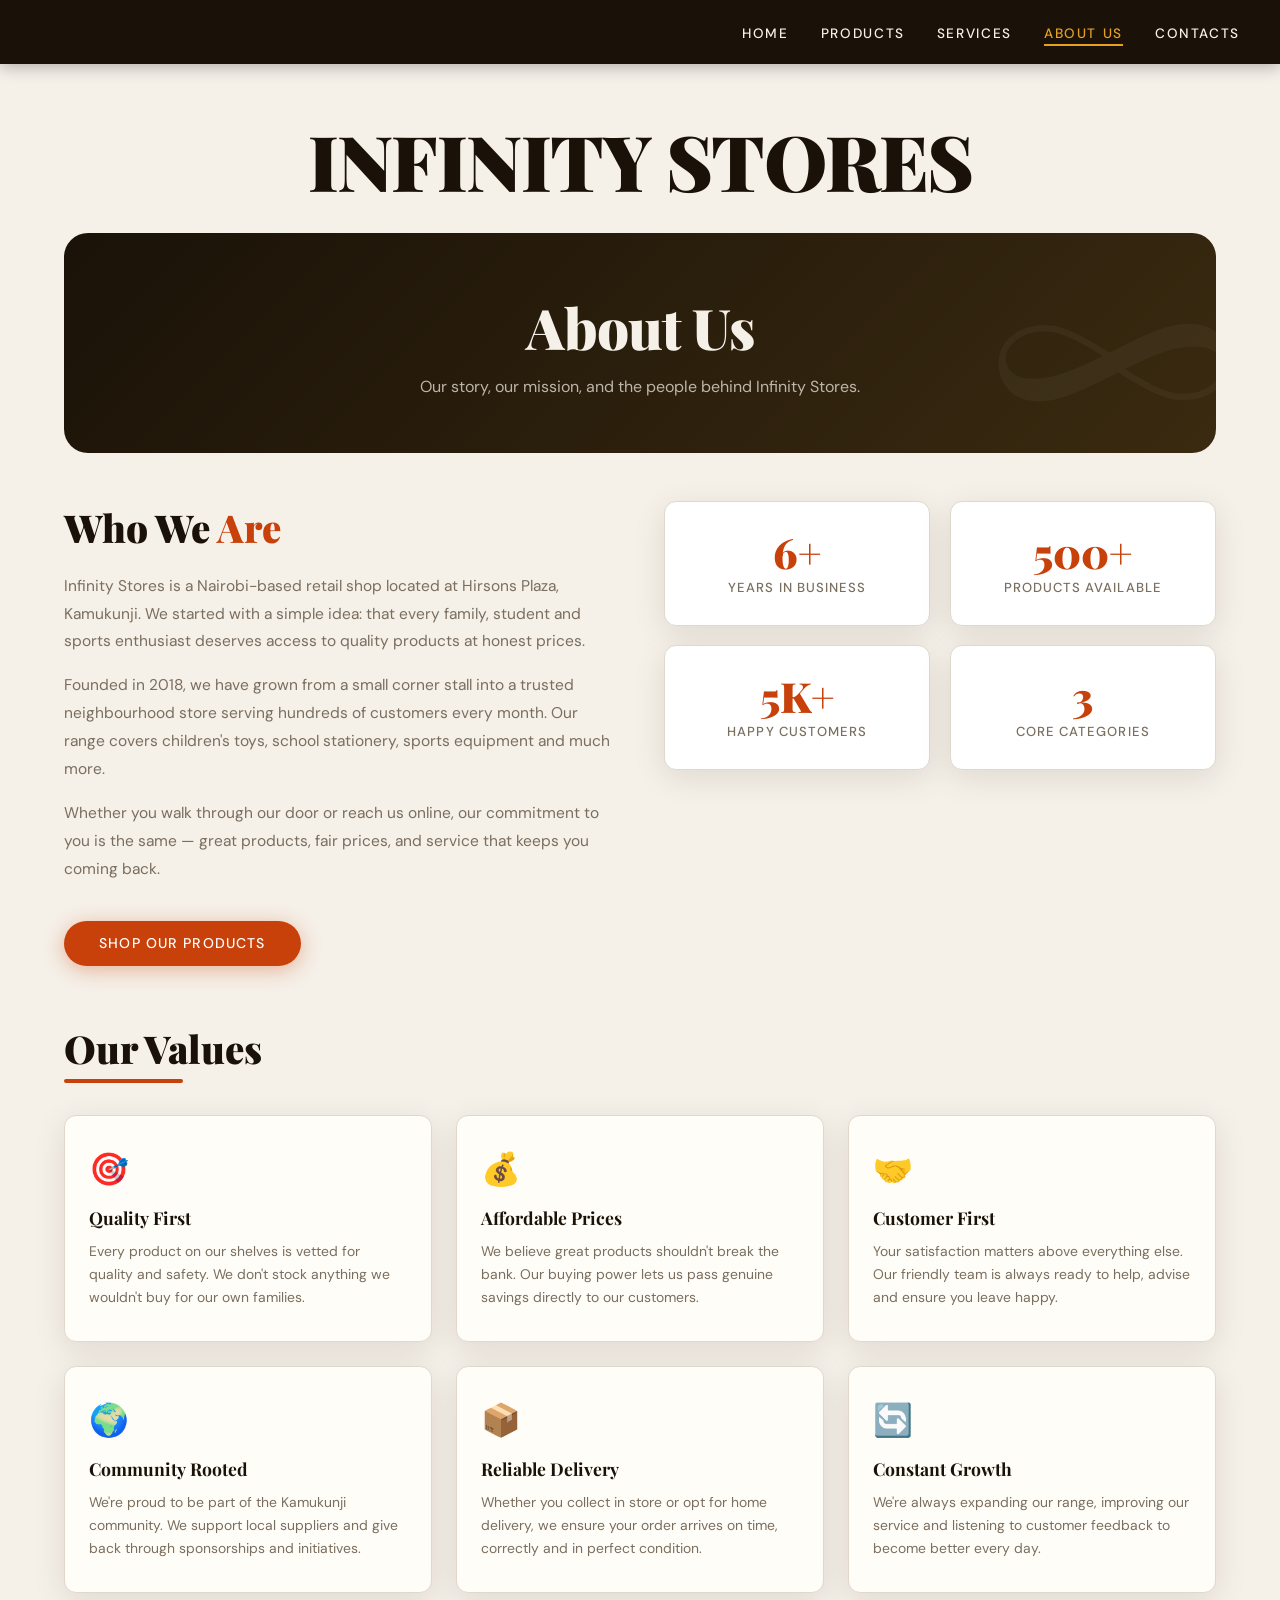
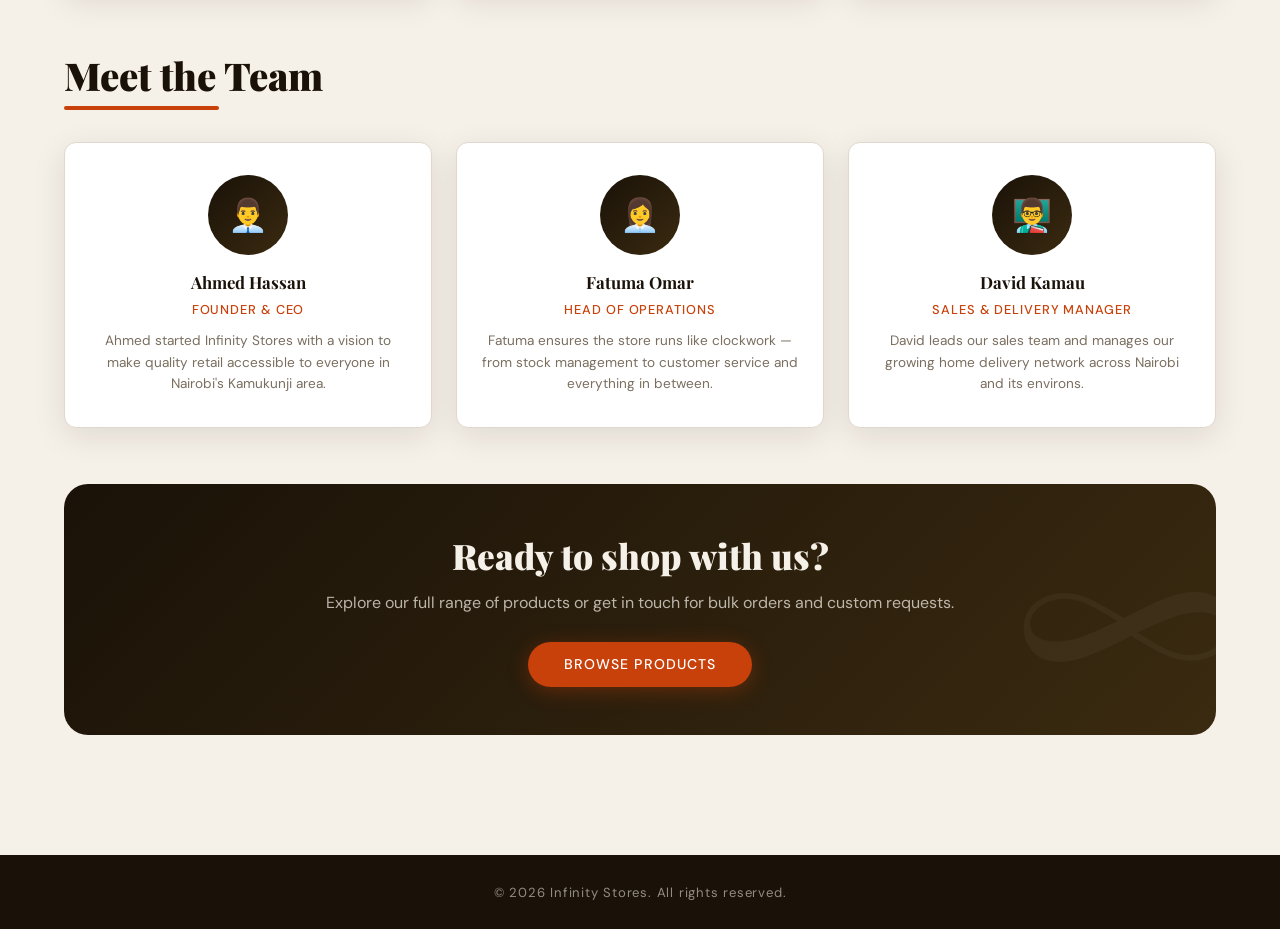
==== about.html @ 42a675b3 "Add files via upload" ====
<!DOCTYPE html>
<html lang="en">

<head>
  <meta charset="UTF-8">
  <meta name="viewport" content="width=device-width, initial-scale=1.0">
  <title>About Us – Infinity Stores</title>
  <link rel="stylesheet" href="style (2).css">
  <link rel="stylesheet" href="https://cdnjs.cloudflare.com/ajax/libs/font-awesome/6.5.0/css/all.min.css">
</head>

<body>

  <div class="navbar">
    <div class="menu-toggle" onclick="toggleMenu()">☰</div>
    <ul class="navlist" id="navlist">
      <li><a href="index.html">HOME</a></li>
      <li><a href="products.html">PRODUCTS</a></li>
      <li><a href="services.html">SERVICES</a></li>
      <li><a href="about.html">ABOUT US</a></li>
      <li><a href="contact.html">CONTACTS</a></li>
    </ul>
  </div>

  <div class="body">

    <section>
      <h1>INFINITY STORES</h1>
    </section>

    <div class="page-banner">
      <h1>About Us</h1>
      <p>Our story, our mission, and the people behind Infinity Stores.</p>
    </div>

    <!-- Story + Stats -->
    <div class="about-grid">
      <div class="about-text">
        <h2>Who We <span>Are</span></h2>
        <p>Infinity Stores is a Nairobi-based retail shop located at Hirsons Plaza, Kamukunji. We started with a simple idea: that every family, student and sports enthusiast deserves access to quality products at honest prices.</p>
        <p>Founded in 2018, we have grown from a small corner stall into a trusted neighbourhood store serving hundreds of customers every month. Our range covers children's toys, school stationery, sports equipment and much more.</p>
        <p>Whether you walk through our door or reach us online, our commitment to you is the same — great products, fair prices, and service that keeps you coming back.</p>
        <br>
        <a href="products.html" class="btn">Shop Our Products</a>
      </div>

      <div class="about-stats">
        <div class="stat-card">
          <div class="stat-number">6+</div>
          <div class="stat-label">Years in Business</div>
        </div>
        <div class="stat-card">
          <div class="stat-number">500+</div>
          <div class="stat-label">Products Available</div>
        </div>
        <div class="stat-card">
          <div class="stat-number">5K+</div>
          <div class="stat-label">Happy Customers</div>
        </div>
        <div class="stat-card">
          <div class="stat-number">3</div>
          <div class="stat-label">Core Categories</div>
        </div>
      </div>
    </div>

    <!-- Our Values -->
    <div class="values-section">
      <h2>Our Values</h2>
      <div class="values-grid">
        <div class="value-card">
          <div class="value-icon">🎯</div>
          <h3>Quality First</h3>
          <p>Every product on our shelves is vetted for quality and safety. We don't stock anything we wouldn't buy for our own families.</p>
        </div>
        <div class="value-card">
          <div class="value-icon">💰</div>
          <h3>Affordable Prices</h3>
          <p>We believe great products shouldn't break the bank. Our buying power lets us pass genuine savings directly to our customers.</p>
        </div>
        <div class="value-card">
          <div class="value-icon">🤝</div>
          <h3>Customer First</h3>
          <p>Your satisfaction matters above everything else. Our friendly team is always ready to help, advise and ensure you leave happy.</p>
        </div>
        <div class="value-card">
          <div class="value-icon">🌍</div>
          <h3>Community Rooted</h3>
          <p>We're proud to be part of the Kamukunji community. We support local suppliers and give back through sponsorships and initiatives.</p>
        </div>
        <div class="value-card">
          <div class="value-icon">📦</div>
          <h3>Reliable Delivery</h3>
          <p>Whether you collect in store or opt for home delivery, we ensure your order arrives on time, correctly and in perfect condition.</p>
        </div>
        <div class="value-card">
          <div class="value-icon">🔄</div>
          <h3>Constant Growth</h3>
          <p>We're always expanding our range, improving our service and listening to customer feedback to become better every day.</p>
        </div>
      </div>
    </div>

    <!-- Team -->
    <div class="team-section">
      <h2>Meet the Team</h2>
      <div class="team-grid">
        <div class="team-card">
          <div class="team-avatar">👨‍💼</div>
          <h3>Ahmed Hassan</h3>
          <span>Founder & CEO</span>
          <p>Ahmed started Infinity Stores with a vision to make quality retail accessible to everyone in Nairobi's Kamukunji area.</p>
        </div>
        <div class="team-card">
          <div class="team-avatar">👩‍💼</div>
          <h3>Fatuma Omar</h3>
          <span>Head of Operations</span>
          <p>Fatuma ensures the store runs like clockwork — from stock management to customer service and everything in between.</p>
        </div>
        <div class="team-card">
          <div class="team-avatar">👨‍🏫</div>
          <h3>David Kamau</h3>
          <span>Sales & Delivery Manager</span>
          <p>David leads our sales team and manages our growing home delivery network across Nairobi and its environs.</p>
        </div>
      </div>
    </div>

    <!-- CTA -->
    <div class="cta-banner">
      <h2>Ready to shop with us?</h2>
      <p>Explore our full range of products or get in touch for bulk orders and custom requests.</p>
      <a href="products.html" class="btn">Browse Products</a>
    </div>

  </div><!-- /body -->

  <div class="copyright">
    <p>&copy; 2026 Infinity Stores. All rights reserved.</p>
  </div>

  <script src="navbar.js"></script>
</body>
</html>
---- style (2).css ----
@import url('https://fonts.googleapis.com/css2?family=Playfair+Display:wght@700;900&family=DM+Sans:wght@300;400;500&display=swap');

:root {
  --bg:         #f5f0e8;
  --surface:    #fffdf8;
  --ink:        #1a1208;
  --muted:      #7a6e5f;
  --accent:     #c8400a;
  --accent-2:   #e8a020;
  --nav-bg:     #1a1208;
  --nav-text:   #f5f0e8;
  --card-bg:    #ffffff;
  --border:     #e0d8cc;
  --radius:     12px;
  --shadow:     0 8px 32px rgba(26,18,8,.10);
  --ff-display: 'Playfair Display', Georgia, serif;
  --ff-body:    'DM Sans', sans-serif;
  --transition: .35s cubic-bezier(.4,0,.2,1);
}

*, *::before, *::after { box-sizing: border-box; margin: 0; padding: 0; }
html { scroll-behavior: smooth; }

body {
  font-family: var(--ff-body);
  background: var(--bg);
  color: var(--ink);
  min-height: 100vh;
  overflow-x: hidden;
}

/* ── Navbar ── */
.navbar {
  position: sticky;
  top: 0;
  z-index: 100;
  background: var(--nav-bg);
  display: flex;
  align-items: center;
  justify-content: flex-end;
  padding: 0 2.5rem;
  height: 64px;
  box-shadow: 0 2px 16px rgba(0,0,0,.3);
}

.navlist {
  list-style: none;
  display: flex;
  gap: 2rem;
}

.navlist li a {
  color: var(--nav-text);
  text-decoration: none;
  font-family: var(--ff-body);
  font-size: .85rem;
  font-weight: 500;
  letter-spacing: .12em;
  position: relative;
  padding-bottom: 4px;
  transition: color var(--transition);
}

.navlist li a::after {
  content: '';
  position: absolute;
  bottom: 0; left: 0;
  width: 0; height: 2px;
  background: var(--accent-2);
  transition: width var(--transition);
}

.navlist li a:hover { color: var(--accent-2); }
.navlist li a:hover::after { width: 100%; }
.navlist li a.active { color: var(--accent-2); }
.navlist li a.active::after { width: 100%; }

.menu-toggle {
  display: none;
  color: var(--nav-text);
  font-size: 1.6rem;
  cursor: pointer;
  margin-left: auto;
  user-select: none;
  transition: color var(--transition);
}
.menu-toggle:hover { color: var(--accent-2); }

/* ── Body wrapper ── */
.body {
  max-width: 1200px;
  margin: 0 auto;
  padding: 0 1.5rem 4rem;
}

/* ── Brand title ── */
section h1 {
  font-family: var(--ff-display);
  font-size: clamp(2.8rem, 6vw, 5.5rem);
  font-weight: 900;
  text-align: center;
  color: var(--ink);
  padding: 3.5rem 1rem 0;
  letter-spacing: -.02em;
  line-height: 1.05;
}

/* ── Header ── */
header {
  text-align: center;
  padding: .4rem 1rem 1.5rem;
}

header h1 {
  font-family: var(--ff-display);
  font-size: clamp(1.1rem, 2.5vw, 1.6rem);
  font-weight: 700;
  color: var(--accent);
  letter-spacing: .08em;
  text-transform: uppercase;
}

/* ── Hero ── */
.hero {
  background: linear-gradient(135deg, var(--ink) 0%, #3a2a10 100%);
  border-radius: calc(var(--radius) * 2);
  padding: 4rem 3rem;
  margin: 1rem 0 3.5rem;
  position: relative;
  overflow: hidden;
}

.hero::before {
  content: '∞';
  position: absolute;
  right: -1rem;
  top: 50%;
  transform: translateY(-50%);
  font-size: 22rem;
  color: rgba(255,255,255,.04);
  font-family: var(--ff-display);
  pointer-events: none;
  line-height: 1;
}

.hero .content { position: relative; z-index: 1; max-width: 680px; }

.hero .content h2 {
  font-family: var(--ff-display);
  font-size: clamp(1.05rem, 2.2vw, 1.35rem);
  font-weight: 700;
  color: #f5f0e8;
  line-height: 1.55;
  margin-bottom: 1.2rem;
}

.hero .content p {
  font-size: 1rem;
  color: rgba(245,240,232,.72);
  margin-bottom: 1.6rem;
  line-height: 1.7;
}

.hero .content h3 {
  font-size: .92rem;
  font-weight: 400;
  color: var(--accent-2);
  margin-bottom: 2rem;
  letter-spacing: .04em;
}

/* ── CTA Button ── */
.btn {
  display: inline-block;
  background: var(--accent);
  color: #fff;
  padding: .85rem 2.2rem;
  border-radius: 50px;
  text-decoration: none;
  font-family: var(--ff-body);
  font-size: .88rem;
  font-weight: 500;
  letter-spacing: .08em;
  text-transform: uppercase;
  transition: background var(--transition), transform var(--transition), box-shadow var(--transition);
  box-shadow: 0 4px 20px rgba(200,64,10,.35);
}

.btn:hover {
  background: #a33006;
  transform: translateY(-2px);
  box-shadow: 0 8px 28px rgba(200,64,10,.45);
}

/* ── Products (home preview) ── */
.products {
  margin-bottom: 3.5rem;
}

.products h2 {
  font-family: var(--ff-display);
  font-size: clamp(1.8rem, 3.5vw, 2.6rem);
  font-weight: 900;
  margin-bottom: 2rem;
  display: inline-block;
}

.products h2::after {
  content: '';
  display: block;
  width: 60%;
  height: 4px;
  background: var(--accent);
  border-radius: 2px;
  margin-top: .3rem;
}

.products .product-item {
  display: inline-flex;
  flex-direction: column;
  align-items: center;
  background: var(--card-bg);
  border: 1px solid var(--border);
  border-radius: var(--radius);
  padding: 1.8rem 1.5rem;
  box-shadow: var(--shadow);
  transition: transform var(--transition), box-shadow var(--transition);
  vertical-align: top;
  width: calc(33% - 1rem);
  margin: 0 .5rem 1.5rem;
  text-align: center;
}

.products .product-item:hover {
  transform: translateY(-6px);
  box-shadow: 0 16px 48px rgba(26,18,8,.14);
}

.products .product-item h3 {
  font-family: var(--ff-display);
  font-size: 1.25rem;
  font-weight: 700;
  margin-bottom: 1rem;
  color: var(--ink);
}

.product-img {
  width: 100%;
  max-width: 250px;
  height: 180px;
  object-fit: cover;
  border-radius: calc(var(--radius) - 4px);
  margin-bottom: 1rem;
  background: var(--bg);
}

.products .product-item h4 {
  font-size: .88rem;
  font-weight: 400;
  color: var(--muted);
  line-height: 1.5;
}

.location {
  font-size: 1.1rem;
  color: var(--ink);
  line-height: 1.5;
  margin-top: .5rem;
}

.zero {
  background: var(--card-bg);
  border: 1px solid var(--border);
  border-radius: var(--radius);
  padding: 1.6rem 1.5rem;
  box-shadow: var(--shadow);
  transition: transform var(--transition), box-shadow var(--transition);
  vertical-align: top;
  width: calc(100% - 1rem);
  margin: 0 .5rem 1.5rem;
  text-align: left;
}

i { color: red; margin-right: 5px; }

h5 {
  display: flex;
  justify-content: center;
  font-family: var(--ff-display);
  font-size: 1.8rem;
}

.contact {
  background: var(--card-bg);
  border: 1px solid var(--border);
  border-radius: var(--radius);
  padding: 1.6rem 1.5rem;
  box-shadow: var(--shadow);
  transition: transform var(--transition), box-shadow var(--transition);
  vertical-align: top;
  margin: 0 .5rem 1.5rem;
  text-align: left;
  line-height: 2.2;
}

/* ── Services (home section) ── */
.services {
  background: var(--surface);
  border: 1px solid var(--border);
  border-radius: calc(var(--radius) * 2);
  padding: 2.8rem 3rem;
  box-shadow: var(--shadow);
}

.services h2 {
  font-family: var(--ff-display);
  font-size: clamp(1.6rem, 3vw, 2.2rem);
  font-weight: 900;
  margin-bottom: 1.6rem;
}

.services ul {
  list-style: circle;
  display: flex;
  flex-wrap: wrap;
  gap: 1rem;
}

.services ul li {
  background: var(--ink);
  color: var(--nav-text);
  padding: .65rem 1.6rem;
  border-radius: 50px;
  font-size: .88rem;
  font-weight: 500;
  letter-spacing: .05em;
  transition: background var(--transition), transform var(--transition);
  cursor: default;
}

.services ul li:hover {
  background: var(--accent);
  transform: translateY(-2px);
}

/* ── Copyright ── */
.copyright {
  text-align: center;
  padding: 1.8rem 1rem;
  background: var(--nav-bg);
  color: rgba(245,240,232,.55);
  font-size: .82rem;
  letter-spacing: .06em;
}

/* ══════════════════════════════════════════
   PAGE HERO BANNER (used on inner pages)
══════════════════════════════════════════ */
.page-banner {
  background: linear-gradient(135deg, var(--ink) 0%, #3a2a10 100%);
  border-radius: calc(var(--radius) * 2);
  padding: 3.5rem 3rem;
  margin: 2rem 0 3rem;
  position: relative;
  overflow: hidden;
  text-align: center;
}

.page-banner::before {
  content: '∞';
  position: absolute;
  right: -2rem;
  top: 50%;
  transform: translateY(-50%);
  font-size: 20rem;
  color: rgba(255,255,255,.04);
  font-family: var(--ff-display);
  pointer-events: none;
  line-height: 1;
}

.page-banner h1 {
  font-family: var(--ff-display);
  font-size: clamp(2rem, 5vw, 3.5rem);
  font-weight: 900;
  color: #f5f0e8;
  letter-spacing: -.02em;
  position: relative;
  z-index: 1;
}

.page-banner p {
  font-size: 1rem;
  color: rgba(245,240,232,.72);
  margin-top: .8rem;
  position: relative;
  z-index: 1;
}

/* ══════════════════════════════════════════
   PRODUCTS PAGE
══════════════════════════════════════════ */
.products-page-intro {
  text-align: center;
  margin-bottom: 2.5rem;
}

.products-page-intro p {
  color: var(--muted);
  font-size: 1rem;
  max-width: 600px;
  margin: 0 auto;
  line-height: 1.7;
}

.filter-bar {
  display: flex;
  flex-wrap: wrap;
  gap: .75rem;
  justify-content: center;
  margin-bottom: 3rem;
}

.filter-btn {
  background: var(--card-bg);
  border: 2px solid var(--border);
  border-radius: 50px;
  padding: .5rem 1.4rem;
  font-family: var(--ff-body);
  font-size: .82rem;
  font-weight: 500;
  letter-spacing: .07em;
  text-transform: uppercase;
  color: var(--ink);
  cursor: pointer;
  transition: all var(--transition);
}

.filter-btn:hover,
.filter-btn.active {
  background: var(--ink);
  border-color: var(--ink);
  color: var(--nav-text);
}

.products-grid {
  display: grid;
  grid-template-columns: repeat(3, 1fr);
  gap: 2rem;
  margin-bottom: 4rem;
}

.prod-card {
  background: var(--card-bg);
  border: 1px solid var(--border);
  border-radius: var(--radius);
  overflow: hidden;
  box-shadow: var(--shadow);
  transition: transform var(--transition), box-shadow var(--transition);
  display: flex;
  flex-direction: column;
}

.prod-card:hover {
  transform: translateY(-8px);
  box-shadow: 0 20px 56px rgba(26,18,8,.16);
}

.prod-card-img {
  width: 100%;
  height: 200px;
  object-fit: cover;
  background: var(--bg);
  display: flex;
  align-items: center;
  justify-content: center;
  font-size: 4rem;
}

.prod-card-body {
  padding: 1.4rem 1.5rem 1.8rem;
  flex: 1;
  display: flex;
  flex-direction: column;
}

.prod-card-category {
  font-size: .72rem;
  font-weight: 500;
  letter-spacing: .12em;
  text-transform: uppercase;
  color: var(--accent);
  margin-bottom: .5rem;
}

.prod-card-name {
  font-family: var(--ff-display);
  font-size: 1.15rem;
  font-weight: 700;
  color: var(--ink);
  margin-bottom: .6rem;
}

.prod-card-desc {
  font-size: .85rem;
  color: var(--muted);
  line-height: 1.6;
  flex: 1;
  margin-bottom: 1.2rem;
}

.prod-card-footer {
  display: flex;
  align-items: center;
  justify-content: space-between;
  margin-top: auto;
}

.prod-price {
  font-family: var(--ff-display);
  font-size: 1.3rem;
  font-weight: 900;
  color: var(--accent);
}

.prod-badge {
  font-size: .72rem;
  font-weight: 500;
  letter-spacing: .06em;
  padding: .3rem .9rem;
  border-radius: 50px;
  background: rgba(200,64,10,.1);
  color: var(--accent);
}

.prod-badge.instock { background: rgba(40,160,80,.1); color: #28a050; }
.prod-badge.popular { background: rgba(232,160,32,.15); color: #b87800; }

/* ══════════════════════════════════════════
   ABOUT PAGE
══════════════════════════════════════════ */
.about-grid {
  display: grid;
  grid-template-columns: 1fr 1fr;
  gap: 3rem;
  margin-bottom: 3.5rem;
  align-items: start;
}

.about-text h2 {
  font-family: var(--ff-display);
  font-size: clamp(1.7rem, 3vw, 2.4rem);
  font-weight: 900;
  margin-bottom: 1.2rem;
  color: var(--ink);
}

.about-text h2 span { color: var(--accent); }

.about-text p {
  font-size: .97rem;
  color: var(--muted);
  line-height: 1.8;
  margin-bottom: 1rem;
}

.about-stats {
  display: grid;
  grid-template-columns: 1fr 1fr;
  gap: 1.2rem;
}

.stat-card {
  background: var(--card-bg);
  border: 1px solid var(--border);
  border-radius: var(--radius);
  padding: 1.8rem 1.5rem;
  text-align: center;
  box-shadow: var(--shadow);
  transition: transform var(--transition);
}

.stat-card:hover { transform: translateY(-4px); }

.stat-number {
  font-family: var(--ff-display);
  font-size: 2.6rem;
  font-weight: 900;
  color: var(--accent);
  line-height: 1;
  margin-bottom: .4rem;
}

.stat-label {
  font-size: .82rem;
  font-weight: 500;
  letter-spacing: .08em;
  text-transform: uppercase;
  color: var(--muted);
}

.values-section { margin-bottom: 3.5rem; }

.values-section h2 {
  font-family: var(--ff-display);
  font-size: clamp(1.7rem, 3vw, 2.4rem);
  font-weight: 900;
  margin-bottom: 2rem;
  display: inline-block;
}

.values-section h2::after {
  content: '';
  display: block;
  width: 60%;
  height: 4px;
  background: var(--accent);
  border-radius: 2px;
  margin-top: .3rem;
}

.values-grid {
  display: grid;
  grid-template-columns: repeat(3, 1fr);
  gap: 1.5rem;
}

.value-card {
  background: var(--surface);
  border: 1px solid var(--border);
  border-radius: var(--radius);
  padding: 2rem 1.5rem;
  box-shadow: var(--shadow);
  transition: transform var(--transition);
}

.value-card:hover { transform: translateY(-4px); }

.value-icon {
  font-size: 2rem;
  margin-bottom: 1rem;
}

.value-card h3 {
  font-family: var(--ff-display);
  font-size: 1.1rem;
  font-weight: 700;
  margin-bottom: .7rem;
  color: var(--ink);
}

.value-card p {
  font-size: .87rem;
  color: var(--muted);
  line-height: 1.65;
}

.team-section { margin-bottom: 3.5rem; }

.team-section h2 {
  font-family: var(--ff-display);
  font-size: clamp(1.7rem, 3vw, 2.4rem);
  font-weight: 900;
  margin-bottom: 2rem;
  display: inline-block;
}

.team-section h2::after {
  content: '';
  display: block;
  width: 60%;
  height: 4px;
  background: var(--accent);
  border-radius: 2px;
  margin-top: .3rem;
}

.team-grid {
  display: grid;
  grid-template-columns: repeat(3, 1fr);
  gap: 1.5rem;
}

.team-card {
  background: var(--card-bg);
  border: 1px solid var(--border);
  border-radius: var(--radius);
  padding: 2rem 1.5rem;
  text-align: center;
  box-shadow: var(--shadow);
  transition: transform var(--transition);
}

.team-card:hover { transform: translateY(-4px); }

.team-avatar {
  width: 80px; height: 80px;
  border-radius: 50%;
  background: linear-gradient(135deg, var(--ink), #3a2a10);
  display: flex;
  align-items: center;
  justify-content: center;
  font-size: 2rem;
  margin: 0 auto 1rem;
  color: var(--accent-2);
}

.team-card h3 {
  font-family: var(--ff-display);
  font-size: 1.05rem;
  font-weight: 700;
  margin-bottom: .3rem;
  color: var(--ink);
}

.team-card span {
  font-size: .8rem;
  color: var(--accent);
  letter-spacing: .07em;
  text-transform: uppercase;
  font-weight: 500;
}

.team-card p {
  font-size: .85rem;
  color: var(--muted);
  margin-top: .7rem;
  line-height: 1.6;
}

/* ══════════════════════════════════════════
   SERVICES PAGE
══════════════════════════════════════════ */
.services-grid {
  display: grid;
  grid-template-columns: repeat(3, 1fr);
  gap: 2rem;
  margin-bottom: 3.5rem;
}

.service-card {
  background: var(--card-bg);
  border: 1px solid var(--border);
  border-radius: var(--radius);
  padding: 2.2rem 1.8rem;
  box-shadow: var(--shadow);
  transition: transform var(--transition), box-shadow var(--transition);
}

.service-card:hover {
  transform: translateY(-6px);
  box-shadow: 0 16px 48px rgba(26,18,8,.14);
}

.service-icon {
  width: 56px; height: 56px;
  background: linear-gradient(135deg, var(--ink), #3a2a10);
  border-radius: 14px;
  display: flex;
  align-items: center;
  justify-content: center;
  font-size: 1.5rem;
  margin-bottom: 1.4rem;
  color: var(--accent-2);
}

.service-card h3 {
  font-family: var(--ff-display);
  font-size: 1.2rem;
  font-weight: 700;
  margin-bottom: .8rem;
  color: var(--ink);
}

.service-card p {
  font-size: .87rem;
  color: var(--muted);
  line-height: 1.7;
  margin-bottom: 1.2rem;
}

.service-features {
  list-style: none;
  display: flex;
  flex-direction: column;
  gap: .4rem;
}

.service-features li {
  font-size: .82rem;
  color: var(--muted);
  display: flex;
  align-items: center;
  gap: .5rem;
}

.service-features li::before {
  content: '✓';
  color: var(--accent);
  font-weight: 700;
}

.process-section { margin-bottom: 3.5rem; }

.process-section h2 {
  font-family: var(--ff-display);
  font-size: clamp(1.7rem, 3vw, 2.4rem);
  font-weight: 900;
  margin-bottom: 2rem;
  display: inline-block;
}

.process-section h2::after {
  content: '';
  display: block;
  width: 60%;
  height: 4px;
  background: var(--accent);
  border-radius: 2px;
  margin-top: .3rem;
}

.process-steps {
  display: grid;
  grid-template-columns: repeat(4, 1fr);
  gap: 1.5rem;
}

.step {
  text-align: center;
  position: relative;
}

.step:not(:last-child)::after {
  content: '→';
  position: absolute;
  right: -1rem;
  top: 1.8rem;
  font-size: 1.4rem;
  color: var(--border);
}

.step-number {
  width: 60px; height: 60px;
  border-radius: 50%;
  background: var(--ink);
  color: var(--accent-2);
  font-family: var(--ff-display);
  font-size: 1.4rem;
  font-weight: 900;
  display: flex;
  align-items: center;
  justify-content: center;
  margin: 0 auto 1rem;
}

.step h3 {
  font-family: var(--ff-display);
  font-size: 1rem;
  font-weight: 700;
  margin-bottom: .5rem;
  color: var(--ink);
}

.step p {
  font-size: .82rem;
  color: var(--muted);
  line-height: 1.6;
}

.cta-banner {
  background: linear-gradient(135deg, var(--ink) 0%, #3a2a10 100%);
  border-radius: calc(var(--radius) * 2);
  padding: 3rem 3rem;
  text-align: center;
  margin-bottom: 3.5rem;
  position: relative;
  overflow: hidden;
}

.cta-banner::before {
  content: '∞';
  position: absolute;
  right: -2rem;
  top: 50%;
  transform: translateY(-50%);
  font-size: 18rem;
  color: rgba(255,255,255,.04);
  font-family: var(--ff-display);
  pointer-events: none;
  line-height: 1;
}

.cta-banner h2 {
  font-family: var(--ff-display);
  font-size: clamp(1.5rem, 3vw, 2.2rem);
  font-weight: 900;
  color: #f5f0e8;
  margin-bottom: .8rem;
  position: relative;
  z-index: 1;
}

.cta-banner p {
  color: rgba(245,240,232,.72);
  margin-bottom: 1.8rem;
  position: relative;
  z-index: 1;
}

.cta-banner .btn { position: relative; z-index: 1; }

/* ══════════════════════════════════════════
   CONTACT PAGE
══════════════════════════════════════════ */
.contact-layout {
  display: grid;
  grid-template-columns: 1fr 1.2fr;
  gap: 3rem;
  margin-bottom: 3.5rem;
  align-items: start;
}

.contact-info h2 {
  font-family: var(--ff-display);
  font-size: clamp(1.6rem, 3vw, 2.2rem);
  font-weight: 900;
  margin-bottom: 1rem;
  color: var(--ink);
}

.contact-info p {
  font-size: .95rem;
  color: var(--muted);
  line-height: 1.75;
  margin-bottom: 2rem;
}

.contact-detail-list {
  display: flex;
  flex-direction: column;
  gap: 1.2rem;
  margin-bottom: 2rem;
}

.contact-detail-item {
  display: flex;
  align-items: flex-start;
  gap: 1rem;
  background: var(--card-bg);
  border: 1px solid var(--border);
  border-radius: var(--radius);
  padding: 1.2rem 1.4rem;
  box-shadow: var(--shadow);
  transition: transform var(--transition);
}

.contact-detail-item:hover { transform: translateX(4px); }

.contact-detail-icon {
  width: 42px; height: 42px;
  background: linear-gradient(135deg, var(--ink), #3a2a10);
  border-radius: 10px;
  display: flex;
  align-items: center;
  justify-content: center;
  flex-shrink: 0;
  color: var(--accent-2);
  font-size: 1rem;
}

.contact-detail-icon i { color: var(--accent-2); margin: 0; }

.contact-detail-text strong {
  display: block;
  font-size: .8rem;
  letter-spacing: .1em;
  text-transform: uppercase;
  color: var(--muted);
  margin-bottom: .2rem;
}

.contact-detail-text span {
  font-size: .9rem;
  color: var(--ink);
  font-weight: 400;
}

.contact-form-card {
  background: var(--card-bg);
  border: 1px solid var(--border);
  border-radius: calc(var(--radius) * 2);
  padding: 2.8rem 2.5rem;
  box-shadow: var(--shadow);
}

.contact-form-card h2 {
  font-family: var(--ff-display);
  font-size: clamp(1.4rem, 2.5vw, 1.9rem);
  font-weight: 900;
  margin-bottom: 1.8rem;
  color: var(--ink);
}

.form-group {
  margin-bottom: 1.4rem;
}

.form-group label {
  display: block;
  font-size: .8rem;
  font-weight: 500;
  letter-spacing: .09em;
  text-transform: uppercase;
  color: var(--muted);
  margin-bottom: .5rem;
}

.form-group input,
.form-group select,
.form-group textarea {
  width: 100%;
  background: var(--bg);
  border: 1.5px solid var(--border);
  border-radius: var(--radius);
  padding: .85rem 1.1rem;
  font-family: var(--ff-body);
  font-size: .92rem;
  color: var(--ink);
  transition: border-color var(--transition), box-shadow var(--transition);
  outline: none;
}

.form-group input:focus,
.form-group select:focus,
.form-group textarea:focus {
  border-color: var(--accent);
  box-shadow: 0 0 0 3px rgba(200,64,10,.1);
}

.form-group textarea { resize: vertical; min-height: 130px; }

.form-row {
  display: grid;
  grid-template-columns: 1fr 1fr;
  gap: 1.2rem;
}

.form-submit {
  width: 100%;
  background: var(--accent);
  color: #fff;
  border: none;
  border-radius: 50px;
  padding: 1rem 2rem;
  font-family: var(--ff-body);
  font-size: .9rem;
  font-weight: 500;
  letter-spacing: .09em;
  text-transform: uppercase;
  cursor: pointer;
  transition: background var(--transition), transform var(--transition), box-shadow var(--transition);
  box-shadow: 0 4px 20px rgba(200,64,10,.35);
  margin-top: .5rem;
}

.form-submit:hover {
  background: #a33006;
  transform: translateY(-2px);
  box-shadow: 0 8px 28px rgba(200,64,10,.45);
}

.map-section {
  background: var(--card-bg);
  border: 1px solid var(--border);
  border-radius: calc(var(--radius) * 2);
  padding: 2.5rem;
  box-shadow: var(--shadow);
  margin-bottom: 3.5rem;
}

.map-section h2 {
  font-family: var(--ff-display);
  font-size: clamp(1.4rem, 2.5vw, 1.9rem);
  font-weight: 900;
  margin-bottom: 1.5rem;
  color: var(--ink);
}

.map-placeholder {
  background: linear-gradient(135deg, var(--ink) 0%, #3a2a10 100%);
  border-radius: var(--radius);
  height: 280px;
  display: flex;
  flex-direction: column;
  align-items: center;
  justify-content: center;
  color: rgba(245,240,232,.7);
  gap: 1rem;
}

.map-placeholder i { font-size: 3rem; color: var(--accent-2); margin: 0; }
.map-placeholder p { font-size: 1rem; letter-spacing: .05em; }
.map-placeholder span { font-size: .85rem; opacity: .7; }

/* ══════════════════════════════════════════
   RESPONSIVE
══════════════════════════════════════════ */
@media (max-width: 1000px) {
  .products-grid { grid-template-columns: repeat(2, 1fr); }
  .services-grid { grid-template-columns: repeat(2, 1fr); }
  .process-steps { grid-template-columns: repeat(2, 1fr); }
  .step:not(:last-child)::after { display: none; }
  .values-grid { grid-template-columns: repeat(2, 1fr); }
  .team-grid { grid-template-columns: repeat(2, 1fr); }
  .about-grid { grid-template-columns: 1fr; }
  .contact-layout { grid-template-columns: 1fr; }
}

@media (max-width: 900px) {
  .products .product-item { width: calc(50% - 1rem); }
}

@media (max-width: 600px) {
  .navbar { padding: 0 1.2rem; }
  .menu-toggle { display: block; }

  .navlist {
    display: none;
    flex-direction: column;
    position: absolute;
    top: 64px; left: 0; right: 0;
    background: var(--nav-bg);
    padding: 1.2rem 2rem 1.6rem;
    gap: 1.2rem;
    z-index: 99;
  }
  .navlist.active { display: flex; }

  .hero { padding: 2.5rem 1.6rem; }
  .hero::before { display: none; }
  .page-banner { padding: 2.5rem 1.6rem; }
  .page-banner::before { display: none; }

  .products .product-item { width: 100%; margin: 0 0 1.2rem; }

  .services { padding: 2rem 1.4rem; }
  .services ul { flex-direction: column; }
  .services ul li { text-align: center; }

  .products-grid { grid-template-columns: 1fr; }
  .services-grid { grid-template-columns: 1fr; }
  .process-steps { grid-template-columns: 1fr 1fr; }
  .values-grid { grid-template-columns: 1fr; }
  .team-grid { grid-template-columns: 1fr 1fr; }
  .about-stats { grid-template-columns: 1fr 1fr; }
  .form-row { grid-template-columns: 1fr; }
  .cta-banner { padding: 2rem 1.6rem; }
  .cta-banner::before { display: none; }
  .contact-form-card { padding: 2rem 1.4rem; }
}

@media (max-width: 420px) {
  .team-grid { grid-template-columns: 1fr; }
  .process-steps { grid-template-columns: 1fr; }
}
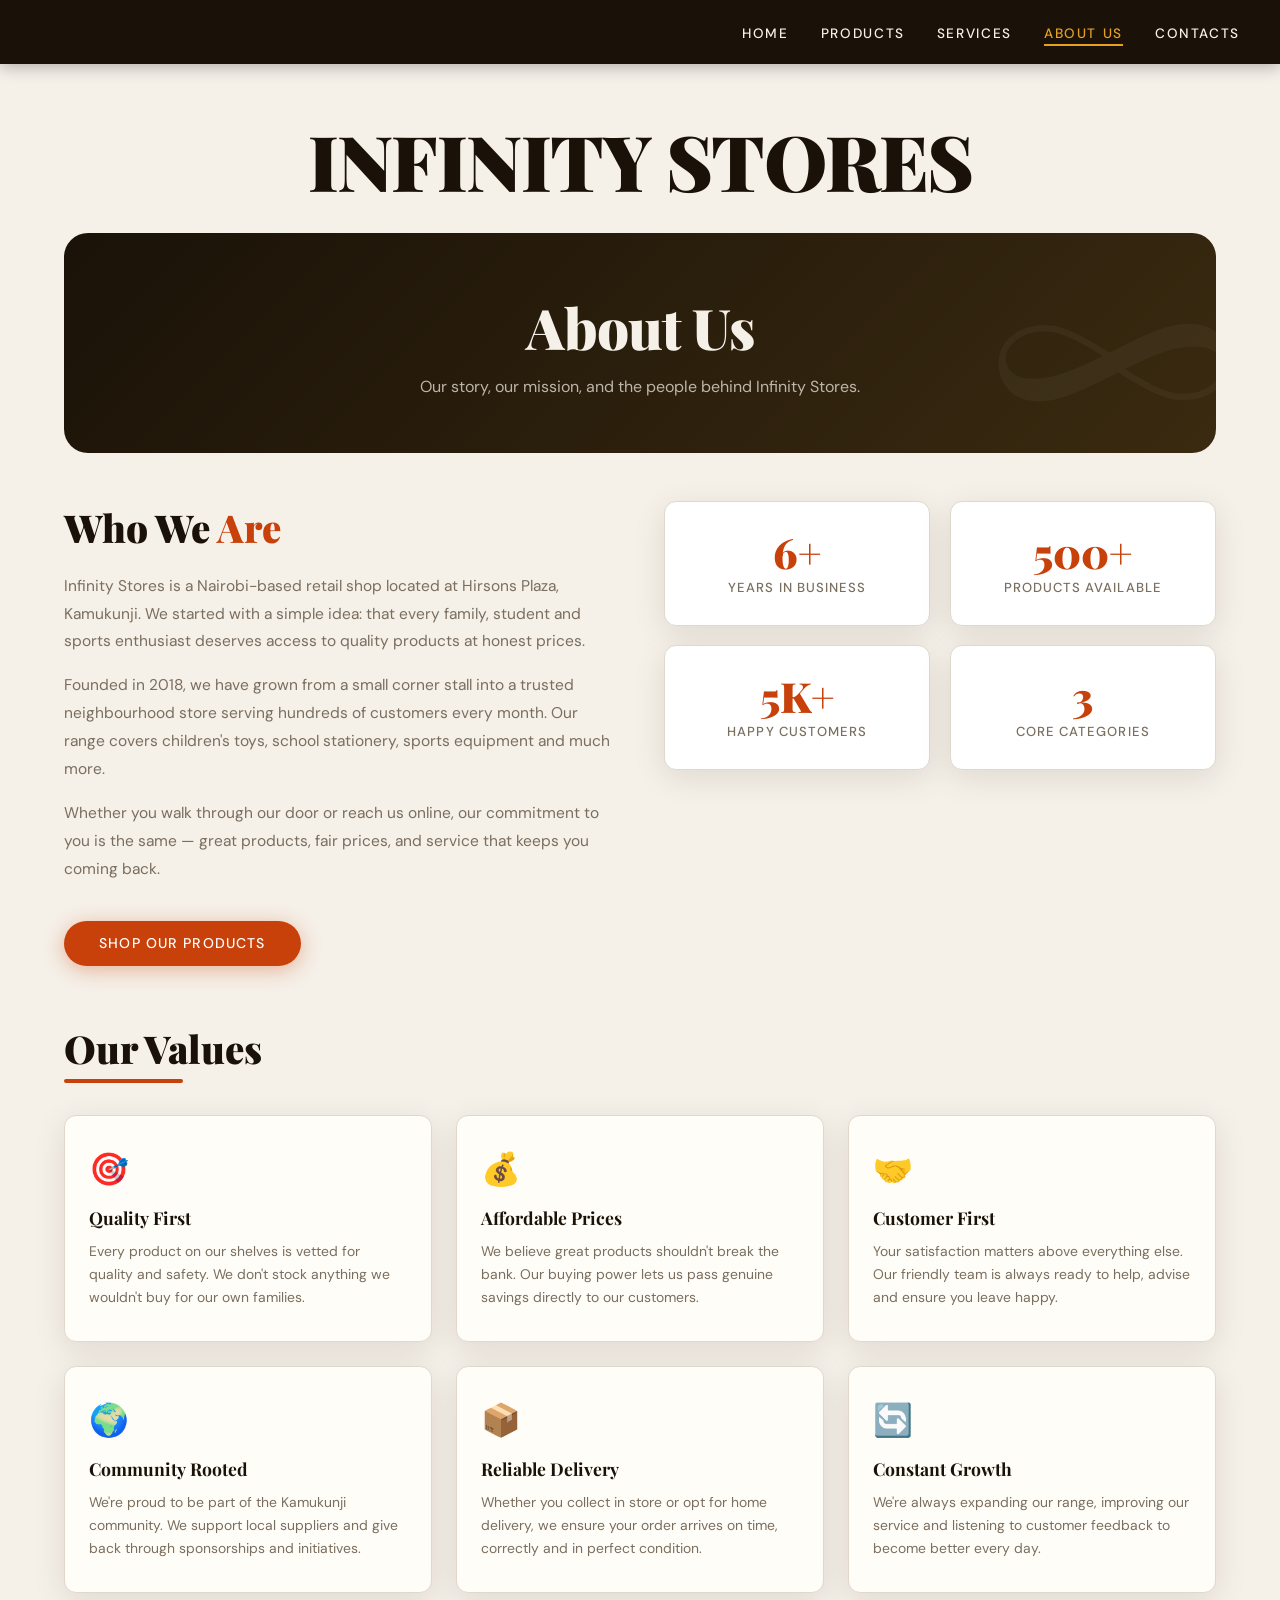
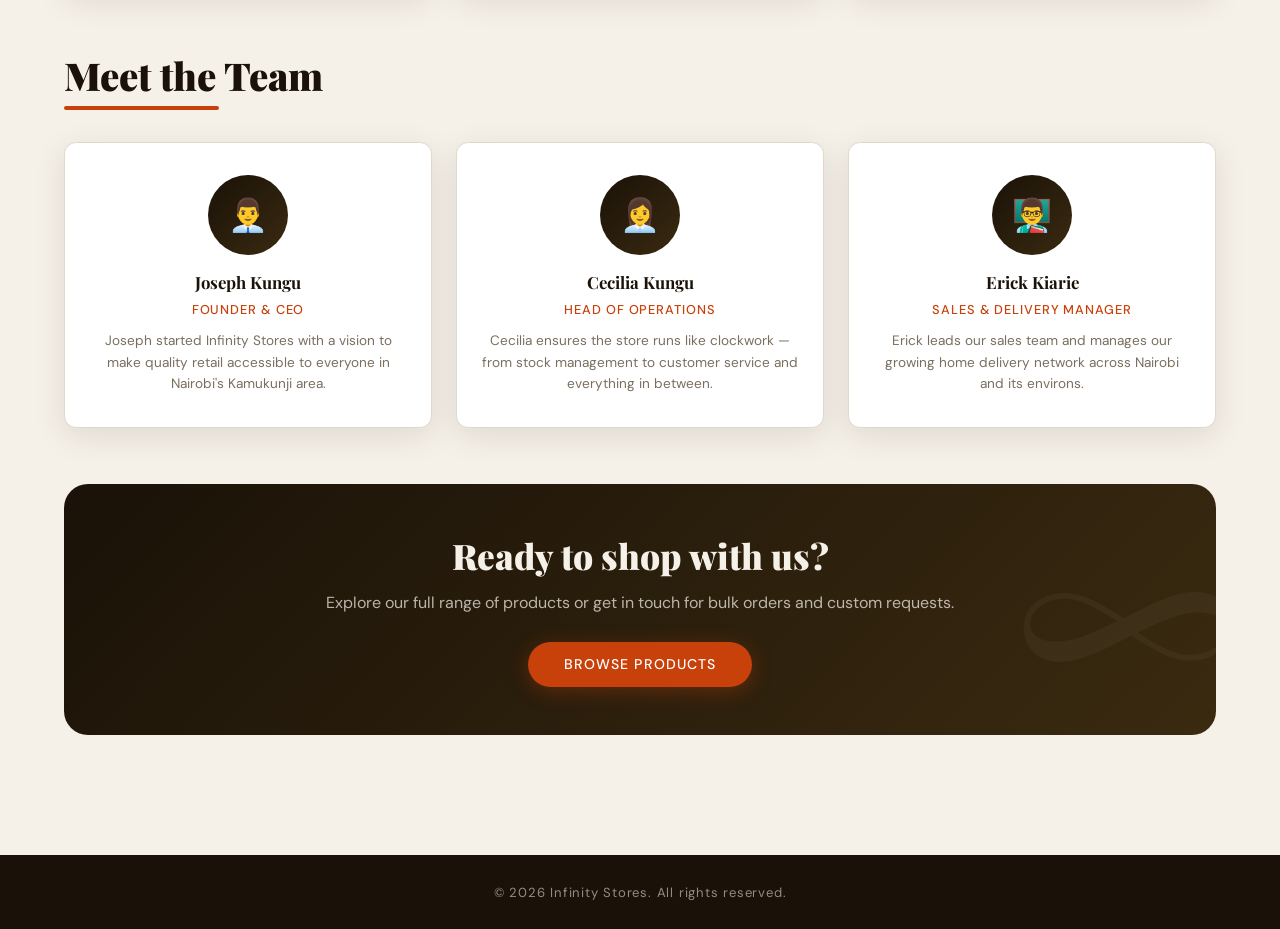
==== commit 3d665ab4: "Update team member names and descriptions" ====
--- a/about.html
+++ b/about.html
@@ -107,21 +107,21 @@
       <div class="team-grid">
         <div class="team-card">
           <div class="team-avatar">👨‍💼</div>
-          <h3>Ahmed Hassan</h3>
+          <h3>Joseph Kungu</h3>
           <span>Founder & CEO</span>
-          <p>Ahmed started Infinity Stores with a vision to make quality retail accessible to everyone in Nairobi's Kamukunji area.</p>
+          <p> Joseph started Infinity Stores with a vision to make quality retail accessible to everyone in Nairobi's Kamukunji area.</p>
         </div>
         <div class="team-card">
           <div class="team-avatar">👩‍💼</div>
-          <h3>Fatuma Omar</h3>
+          <h3>Cecilia Kungu</h3>
           <span>Head of Operations</span>
-          <p>Fatuma ensures the store runs like clockwork — from stock management to customer service and everything in between.</p>
+          <p>Cecilia ensures the store runs like clockwork — from stock management to customer service and everything in between.</p>
         </div>
         <div class="team-card">
           <div class="team-avatar">👨‍🏫</div>
-          <h3>David Kamau</h3>
+          <h3>Erick Kiarie</h3>
           <span>Sales & Delivery Manager</span>
-          <p>David leads our sales team and manages our growing home delivery network across Nairobi and its environs.</p>
+          <p>Erick leads our sales team and manages our growing home delivery network across Nairobi and its environs.</p>
         </div>
       </div>
     </div>
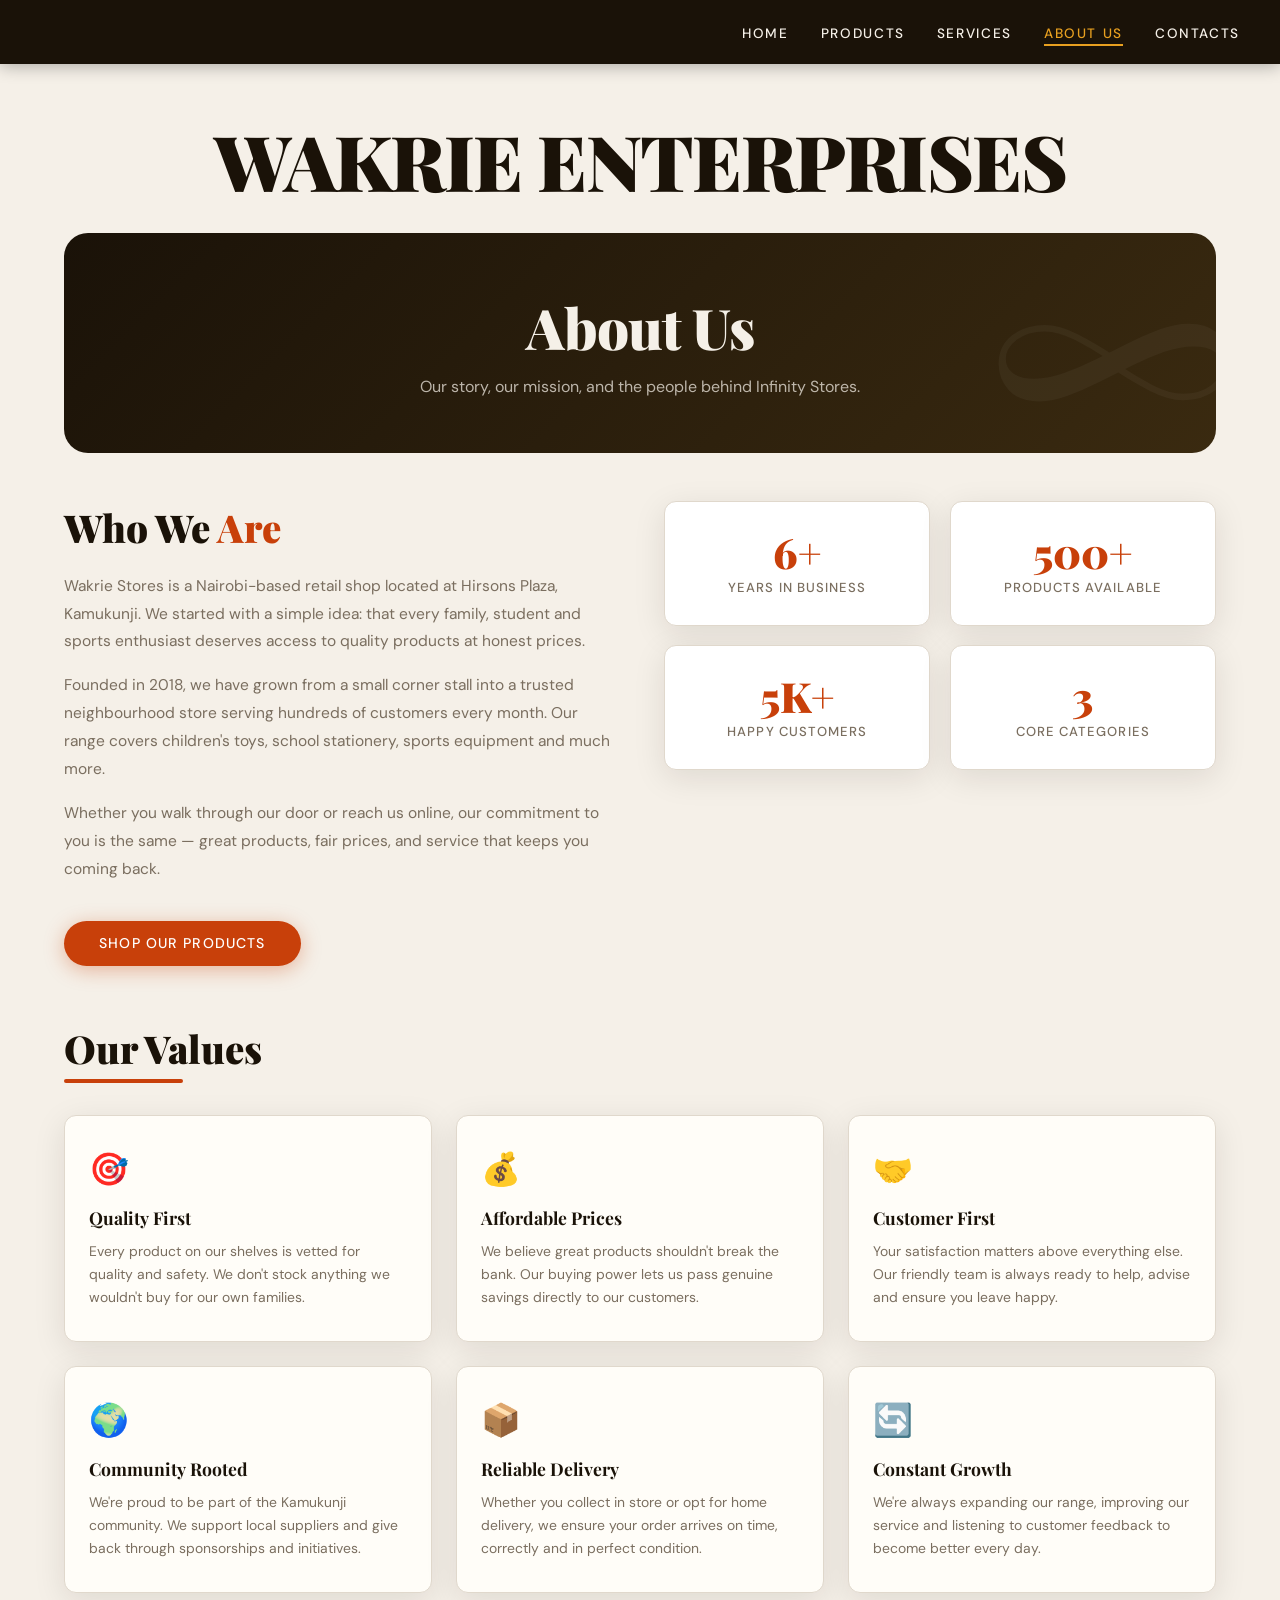
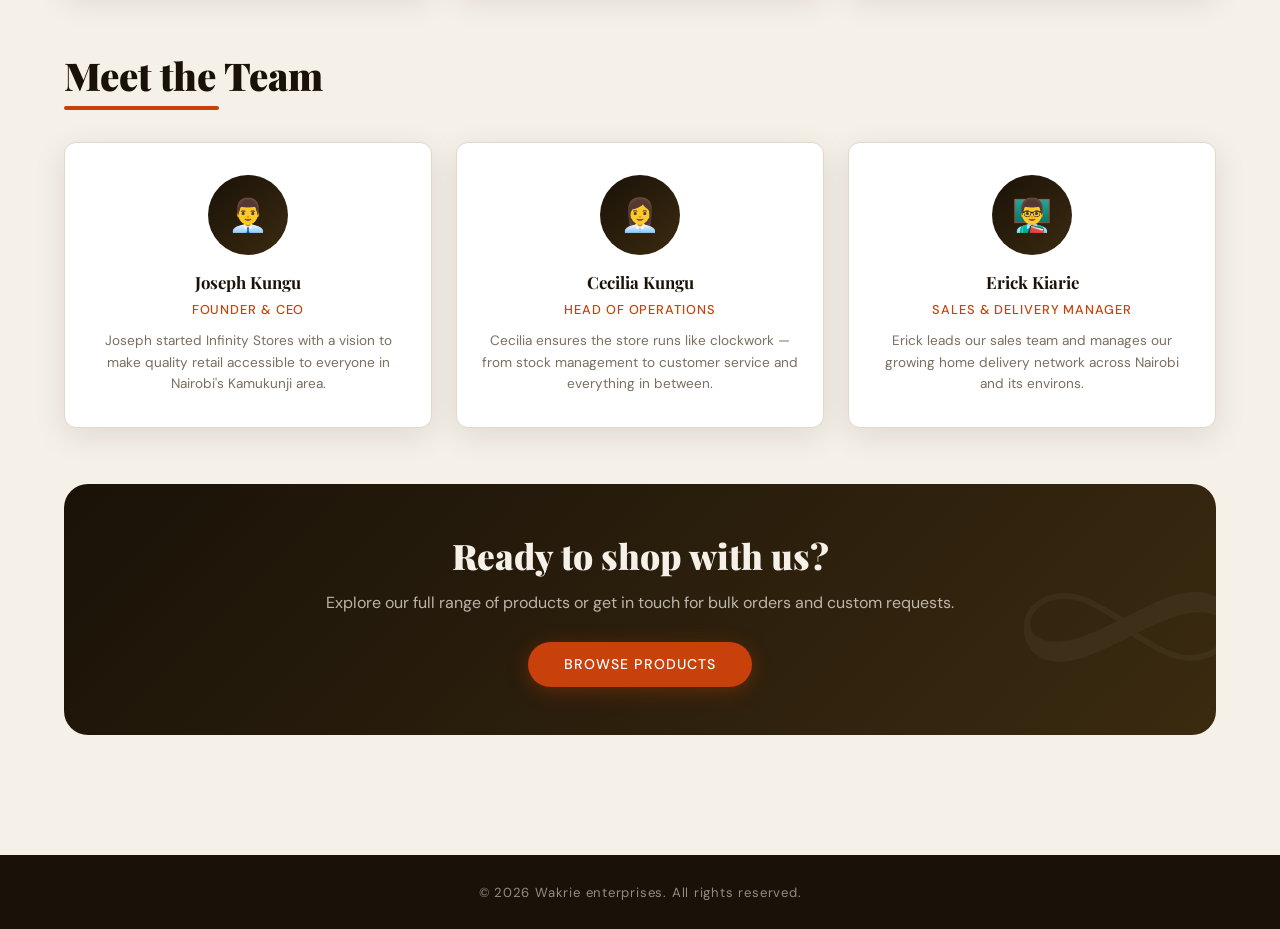
==== commit 8f5b0041: "Rename Infinity Stores to Wakrie Enterprises" ====
--- a/about.html
+++ b/about.html
@@ -25,7 +25,7 @@
   <div class="body">
 
     <section>
-      <h1>INFINITY STORES</h1>
+      <h1>WAKRIE ENTERPRISES</h1>
     </section>
 
     <div class="page-banner">
@@ -37,7 +37,7 @@
     <div class="about-grid">
       <div class="about-text">
         <h2>Who We <span>Are</span></h2>
-        <p>Infinity Stores is a Nairobi-based retail shop located at Hirsons Plaza, Kamukunji. We started with a simple idea: that every family, student and sports enthusiast deserves access to quality products at honest prices.</p>
+        <p>Wakrie Stores is a Nairobi-based retail shop located at Hirsons Plaza, Kamukunji. We started with a simple idea: that every family, student and sports enthusiast deserves access to quality products at honest prices.</p>
         <p>Founded in 2018, we have grown from a small corner stall into a trusted neighbourhood store serving hundreds of customers every month. Our range covers children's toys, school stationery, sports equipment and much more.</p>
         <p>Whether you walk through our door or reach us online, our commitment to you is the same — great products, fair prices, and service that keeps you coming back.</p>
         <br>
@@ -136,7 +136,7 @@
   </div><!-- /body -->
 
   <div class="copyright">
-    <p>&copy; 2026 Infinity Stores. All rights reserved.</p>
+    <p>&copy; 2026 Wakrie enterprises. All rights reserved.</p>
   </div>
 
   <script src="navbar.js"></script>
